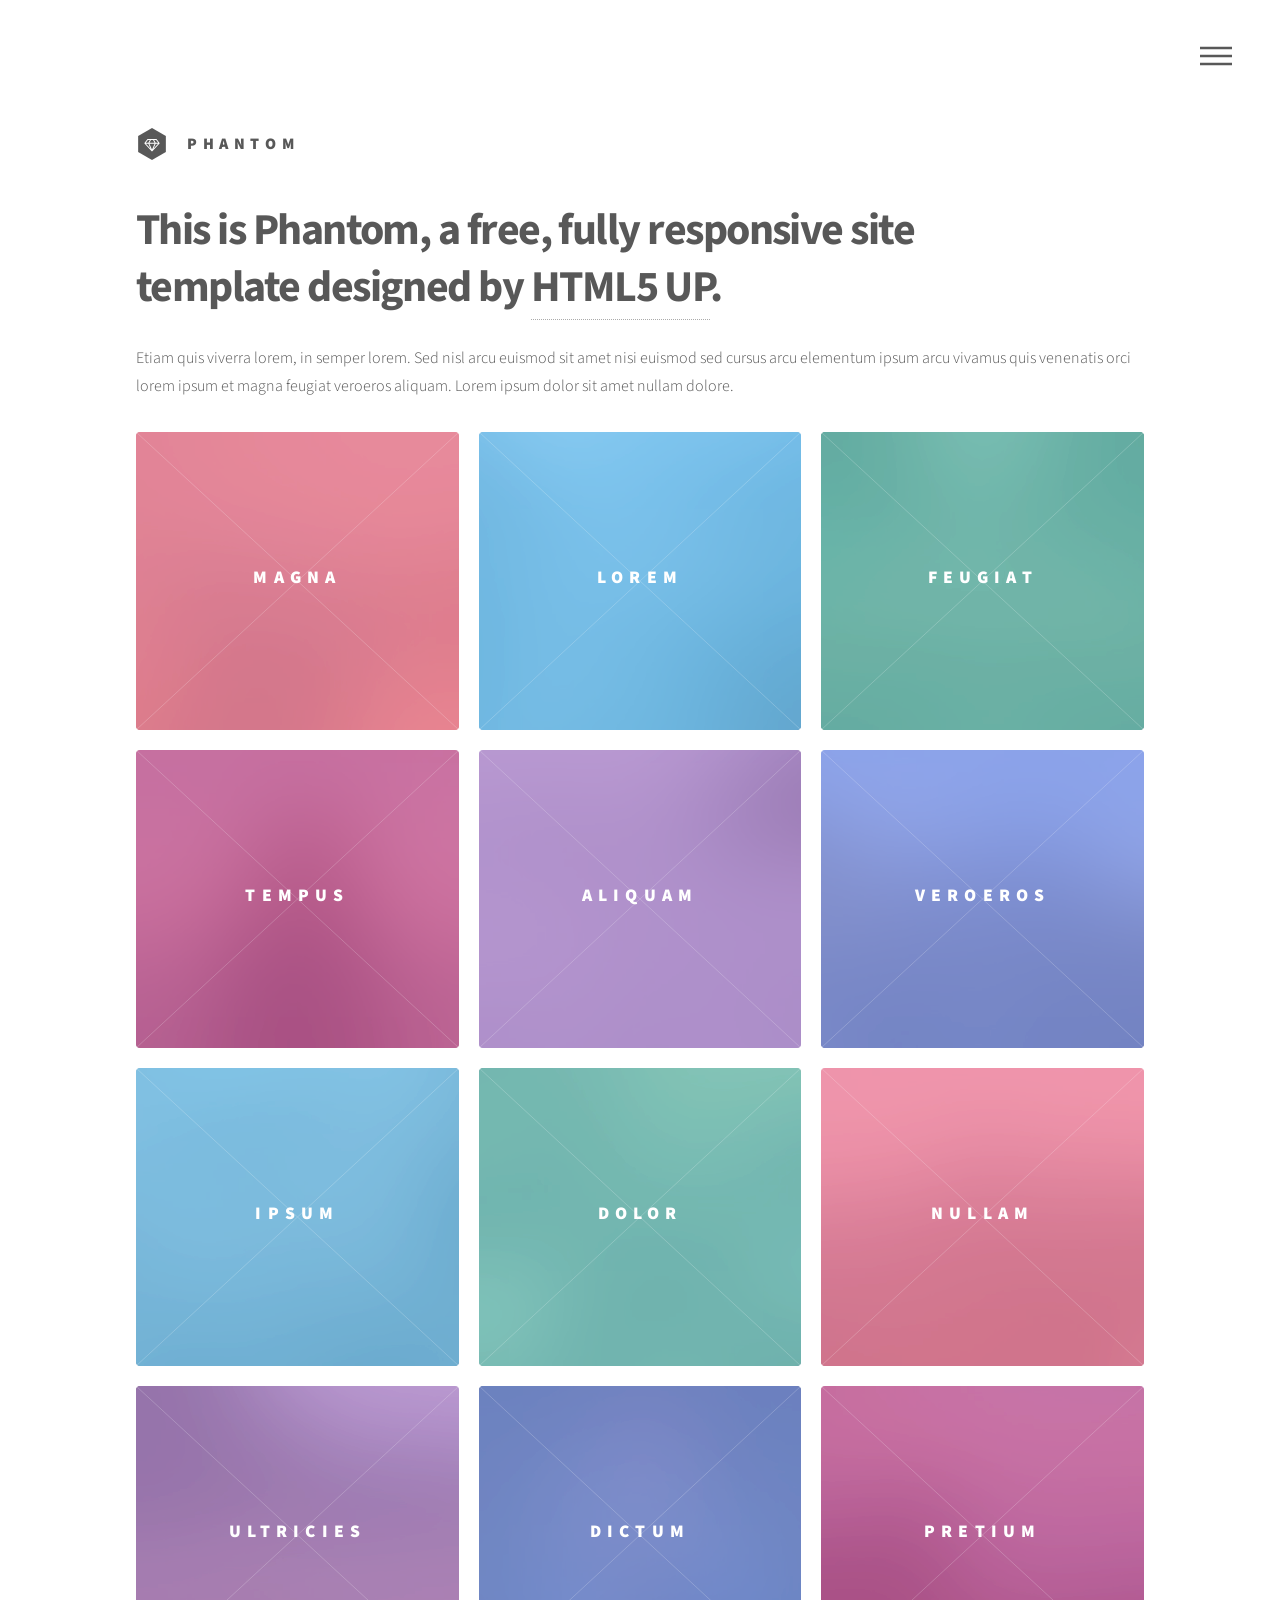
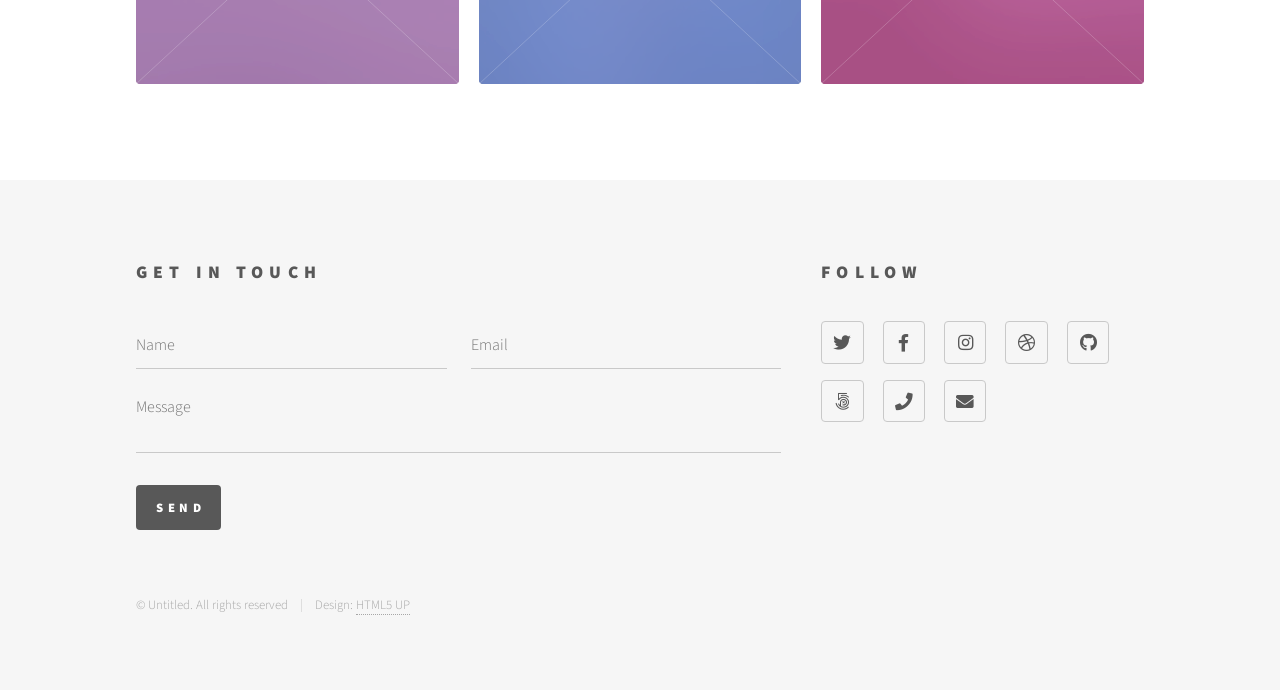
==== index.html @ eb4c477b "First commit" ====
<!DOCTYPE HTML>
<!--
	Phantom by HTML5 UP
	html5up.net | @ajlkn
	Free for personal and commercial use under the CCA 3.0 license (html5up.net/license)
-->
<html>
	<head>
		<title>Template-1</title>
		<meta charset="utf-8" />
		<meta name="viewport" content="width=device-width, initial-scale=1, user-scalable=no" />
		<link rel="stylesheet" href="assets/css/main.css" />
		<noscript><link rel="stylesheet" href="assets/css/noscript.css" /></noscript>
	</head>
	<body class="is-preload">
		<!-- Wrapper -->
			<div id="wrapper">

				<!-- Header -->
					<header id="header">
						<div class="inner">

							<!-- Logo -->
								<a href="index.html" class="logo">
									<span class="symbol"><img src="images/logo.svg" alt="" /></span>	
									<span class="title">Phantom</span>
								</a>

							<!-- Nav -->
								<nav>
									<ul>
										<li><a href="#menu">Menu</a></li>
									</ul>
								</nav>

						</div>
					</header>

				<!-- Menu -->
					<nav id="menu">
						<h2>Menu</h2>
						<ul>
							<li><a href="index.html">Home</a></li>
							<li><a href="generic.html">Ipsum veroeros</a></li>
							<li><a href="generic.html">Tempus etiam</a></li>
							<li><a href="generic.html">Consequat dolor</a></li>
							<li><a href="elements.html">Elements</a></li>
						</ul>
					</nav>

				<!-- Main -->
					<div id="main">
						<div class="inner">
							<header>
								<h1>This is Phantom, a free, fully responsive site<br />
								template designed by <a href="http://html5up.net">HTML5 UP</a>.</h1>
								<p>Etiam quis viverra lorem, in semper lorem. Sed nisl arcu euismod sit amet nisi euismod sed cursus arcu elementum ipsum arcu vivamus quis venenatis orci lorem ipsum et magna feugiat veroeros aliquam. Lorem ipsum dolor sit amet nullam dolore.</p>
							</header>
							<section class="tiles">
								<article class="style1">
									<span class="image">
										<img src="images/pic01.jpg" alt="" />
									</span>
									<a href="generic.html">
										<h2>Magna</h2>
										<div class="content">
											<p>Sed nisl arcu euismod sit amet nisi lorem etiam dolor veroeros et feugiat.</p>
										</div>
									</a>
								</article>
								<article class="style2">
									<span class="image">
										<img src="images/pic02.jpg" alt="" />
									</span>
									<a href="generic.html">
										<h2>Lorem</h2>
										<div class="content">
											<p>Sed nisl arcu euismod sit amet nisi lorem etiam dolor veroeros et feugiat.</p>
										</div>
									</a>
								</article>
								<article class="style3">
									<span class="image">
										<img src="images/pic03.jpg" alt="" />
									</span>
									<a href="generic.html">
										<h2>Feugiat</h2>
										<div class="content">
											<p>Sed nisl arcu euismod sit amet nisi lorem etiam dolor veroeros et feugiat.</p>
										</div>
									</a>
								</article>
								<article class="style4">
									<span class="image">
										<img src="images/pic04.jpg" alt="" />
									</span>
									<a href="generic.html">
										<h2>Tempus</h2>
										<div class="content">
											<p>Sed nisl arcu euismod sit amet nisi lorem etiam dolor veroeros et feugiat.</p>
										</div>
									</a>
								</article>
								<article class="style5">
									<span class="image">
										<img src="images/pic05.jpg" alt="" />
									</span>
									<a href="generic.html">
										<h2>Aliquam</h2>
										<div class="content">
											<p>Sed nisl arcu euismod sit amet nisi lorem etiam dolor veroeros et feugiat.</p>
										</div>
									</a>
								</article>
								<article class="style6">
									<span class="image">
										<img src="images/pic06.jpg" alt="" />
									</span>
									<a href="generic.html">
										<h2>Veroeros</h2>
										<div class="content">
											<p>Sed nisl arcu euismod sit amet nisi lorem etiam dolor veroeros et feugiat.</p>
										</div>
									</a>
								</article>
								<article class="style2">
									<span class="image">
										<img src="images/pic07.jpg" alt="" />
									</span>
									<a href="generic.html">
										<h2>Ipsum</h2>
										<div class="content">
											<p>Sed nisl arcu euismod sit amet nisi lorem etiam dolor veroeros et feugiat.</p>
										</div>
									</a>
								</article>
								<article class="style3">
									<span class="image">
										<img src="images/pic08.jpg" alt="" />
									</span>
									<a href="generic.html">
										<h2>Dolor</h2>
										<div class="content">
											<p>Sed nisl arcu euismod sit amet nisi lorem etiam dolor veroeros et feugiat.</p>
										</div>
									</a>
								</article>
								<article class="style1">
									<span class="image">
										<img src="images/pic09.jpg" alt="" />
									</span>
									<a href="generic.html">
										<h2>Nullam</h2>
										<div class="content">
											<p>Sed nisl arcu euismod sit amet nisi lorem etiam dolor veroeros et feugiat.</p>
										</div>
									</a>
								</article>
								<article class="style5">
									<span class="image">
										<img src="images/pic10.jpg" alt="" />
									</span>
									<a href="generic.html">
										<h2>Ultricies</h2>
										<div class="content">
											<p>Sed nisl arcu euismod sit amet nisi lorem etiam dolor veroeros et feugiat.</p>
										</div>
									</a>
								</article>
								<article class="style6">
									<span class="image">
										<img src="images/pic11.jpg" alt="" />
									</span>
									<a href="generic.html">
										<h2>Dictum</h2>
										<div class="content">
											<p>Sed nisl arcu euismod sit amet nisi lorem etiam dolor veroeros et feugiat.</p>
										</div>
									</a>
								</article>
								<article class="style4">
									<span class="image">
										<img src="images/pic12.jpg" alt="" />
									</span>
									<a href="generic.html">
										<h2>Pretium</h2>
										<div class="content">
											<p>Sed nisl arcu euismod sit amet nisi lorem etiam dolor veroeros et feugiat.</p>
										</div>
									</a>
								</article>
							</section>
						</div>
					</div>

				<!-- Footer -->
					<footer id="footer">
						<div class="inner">
							<section>
								<h2>Get in touch</h2>
								<form method="post" action="#">
									<div class="fields">
										<div class="field half">
											<input type="text" name="name" id="name" placeholder="Name" />
										</div>
										<div class="field half">
											<input type="email" name="email" id="email" placeholder="Email" />
										</div>
										<div class="field">
											<textarea name="message" id="message" placeholder="Message"></textarea>
										</div>
									</div>
									<ul class="actions">
										<li><input type="submit" value="Send" class="primary" /></li>
									</ul>
								</form>
							</section>
							<section>
								<h2>Follow</h2>
								<ul class="icons">
									<li><a href="#" class="icon brands style2 fa-twitter"><span class="label">Twitter</span></a></li>
									<li><a href="#" class="icon brands style2 fa-facebook-f"><span class="label">Facebook</span></a></li>
									<li><a href="#" class="icon brands style2 fa-instagram"><span class="label">Instagram</span></a></li>
									<li><a href="#" class="icon brands style2 fa-dribbble"><span class="label">Dribbble</span></a></li>
									<li><a href="#" class="icon brands style2 fa-github"><span class="label">GitHub</span></a></li>
									<li><a href="#" class="icon brands style2 fa-500px"><span class="label">500px</span></a></li>
									<li><a href="#" class="icon solid style2 fa-phone"><span class="label">Phone</span></a></li>
									<li><a href="#" class="icon solid style2 fa-envelope"><span class="label">Email</span></a></li>
								</ul>
							</section>
							<ul class="copyright">
								<li>&copy; Untitled. All rights reserved</li><li>Design: <a href="http://html5up.net">HTML5 UP</a></li>
							</ul>
						</div>
					</footer>

			</div>

		<!-- Scripts -->
			<script src="assets/js/jquery.min.js"></script>
			<script src="assets/js/browser.min.js"></script>
			<script src="assets/js/breakpoints.min.js"></script>
			<script src="assets/js/util.js"></script>
			<script src="assets/js/main.js"></script>

	</body>
</html>
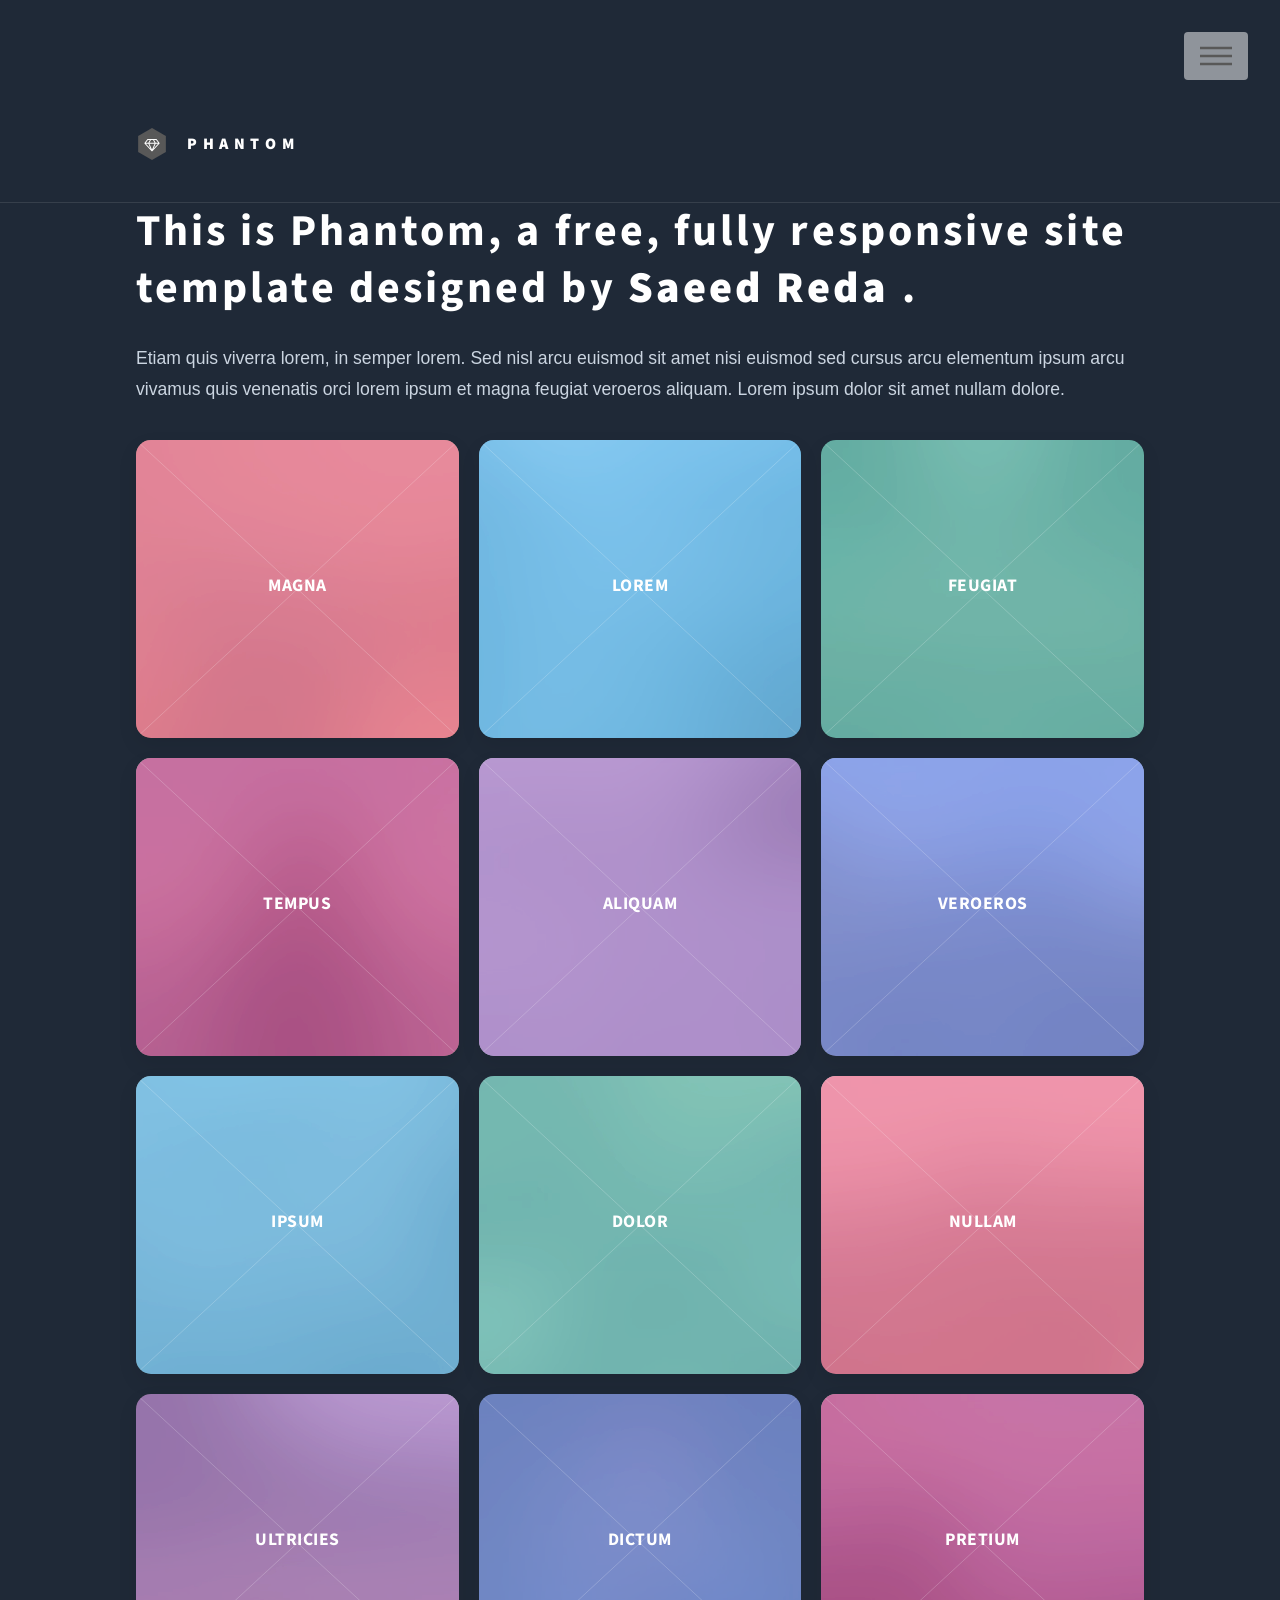
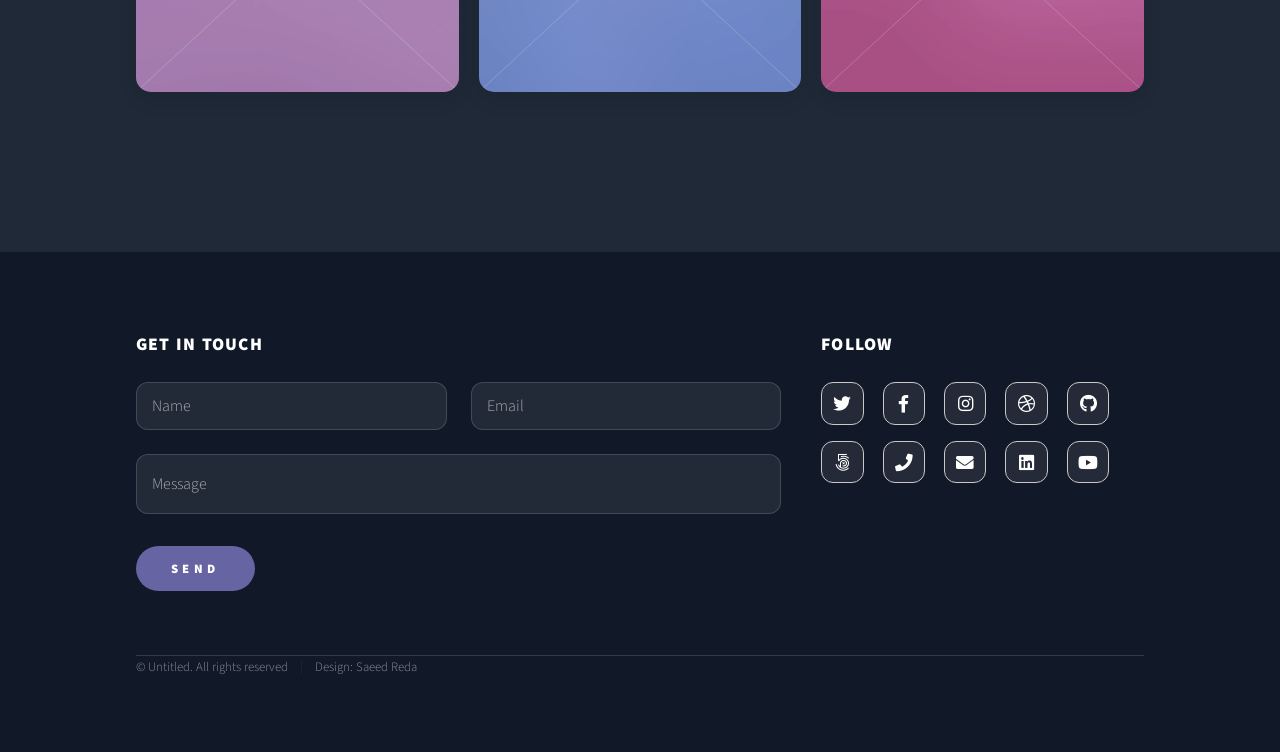
==== commit f470593b: "Improve UI and update form styles" ====
--- a/index.html
+++ b/index.html
@@ -53,7 +53,8 @@
 						<div class="inner">
 							<header>
 								<h1>This is Phantom, a free, fully responsive site<br />
-								template designed by <a href="http://html5up.net">HTML5 UP</a>.</h1>
+								template designed by <b>Saeed Reda
+								</b>.</h1>
 								<p>Etiam quis viverra lorem, in semper lorem. Sed nisl arcu euismod sit amet nisi euismod sed cursus arcu elementum ipsum arcu vivamus quis venenatis orci lorem ipsum et magna feugiat veroeros aliquam. Lorem ipsum dolor sit amet nullam dolore.</p>
 							</header>
 							<section class="tiles">
@@ -226,10 +227,12 @@
 									<li><a href="#" class="icon brands style2 fa-500px"><span class="label">500px</span></a></li>
 									<li><a href="#" class="icon solid style2 fa-phone"><span class="label">Phone</span></a></li>
 									<li><a href="#" class="icon solid style2 fa-envelope"><span class="label">Email</span></a></li>
+									<li><a href="#" class="icon brands style2 fa-linkedin"><span class="label">LinkedIn</span></a></li>
+									<li><a href="#" class="icon brands style2 fa-youtube"><span class="label">YouTube</span></a></li>
 								</ul>
 							</section>
 							<ul class="copyright">
-								<li>&copy; Untitled. All rights reserved</li><li>Design: <a href="http://html5up.net">HTML5 UP</a></li>
+								<li>&copy; Untitled. All rights reserved</li><li>Design: Saeed Reda</li>
 							</ul>
 						</div>
 					</footer>
--- a/assets/css/noscript.css
+++ b/assets/css/noscript.css
@@ -0,0 +1,16 @@
+/*
+	Phantom by HTML5 UP
+	html5up.net | @ajlkn
+	Free for personal and commercial use under the CCA 3.0 license (html5up.net/license)
+*/
+
+/* Tiles */
+
+	body.is-preload .tiles article {
+		-moz-transform: none;
+		-webkit-transform: none;
+		-ms-transform: none;
+		transform: none;
+		opacity: 1;
+	}
+	
